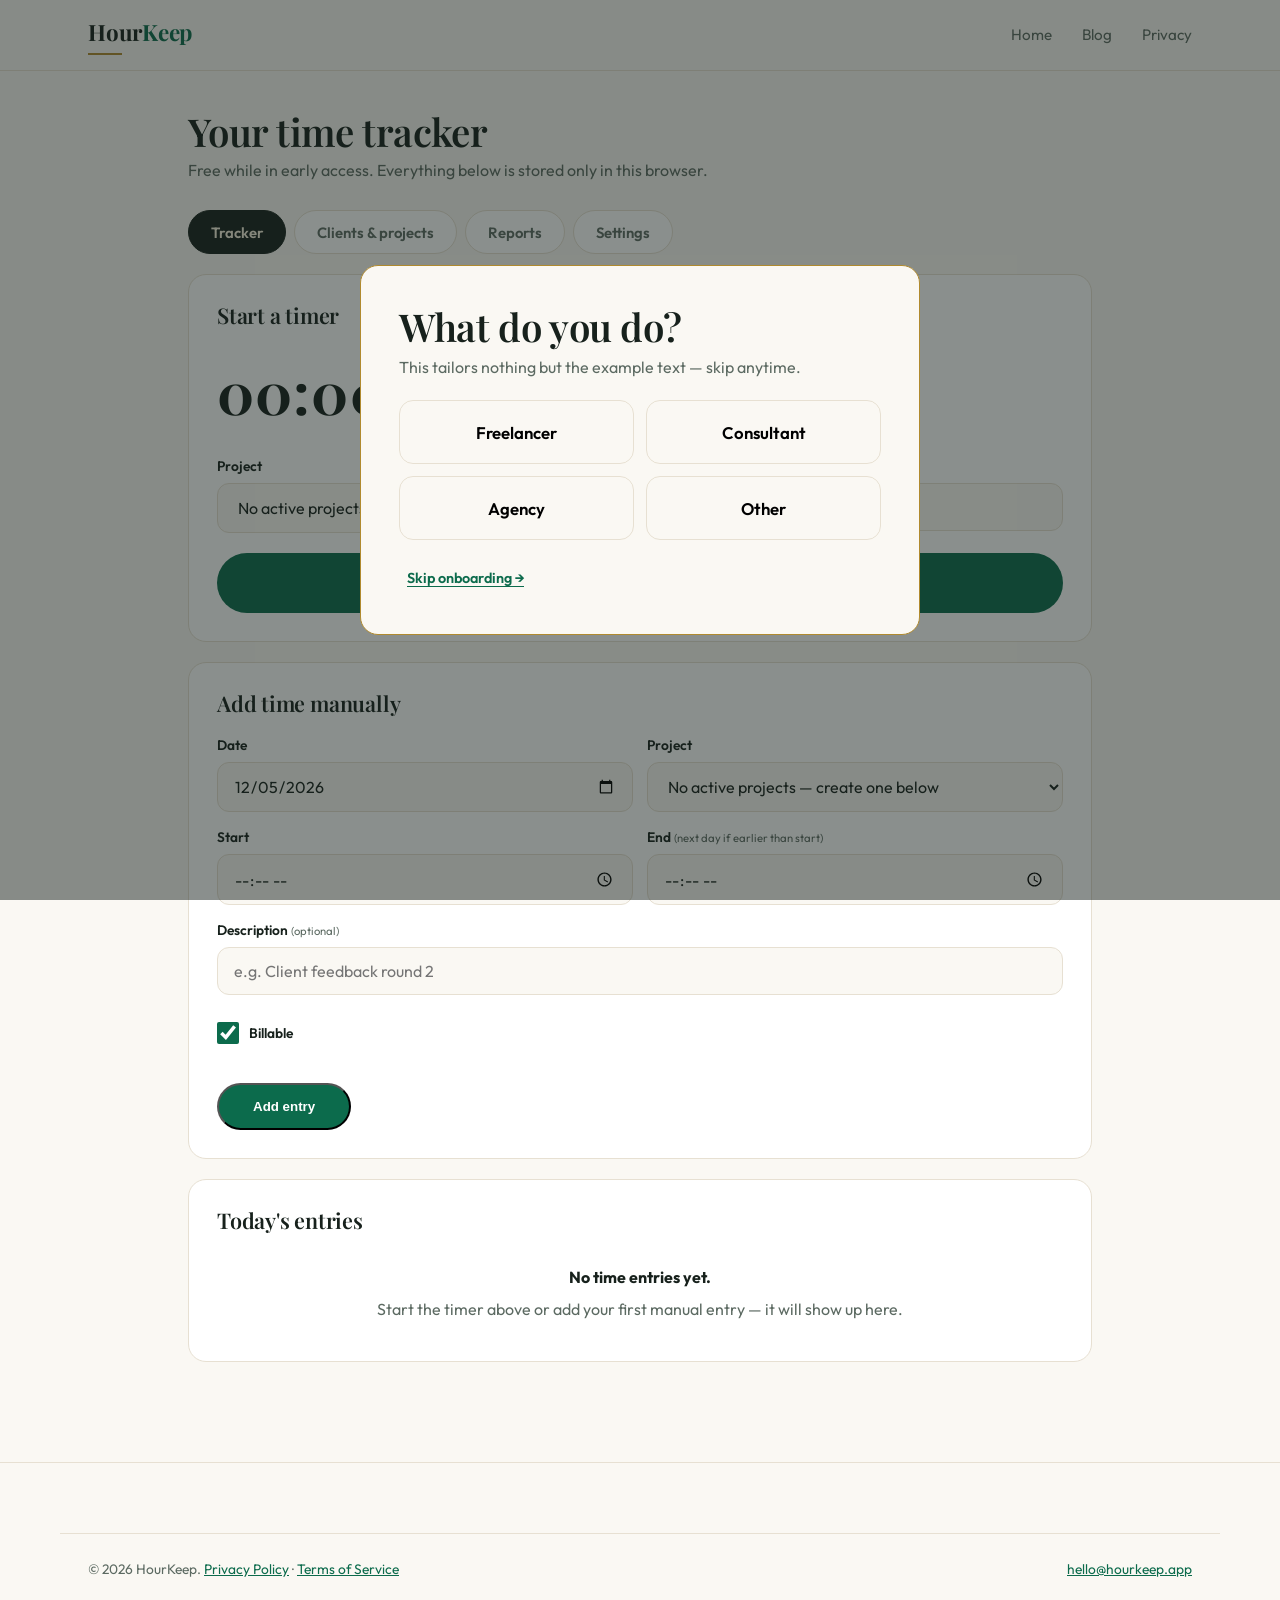
==== app.html @ dfdfcba0 "International rebuild — landing v2, local-first tracker app, trust pages, tests" ====
<!DOCTYPE html>
<html lang="en">
<head>
<meta charset="UTF-8">
<meta name="viewport" content="width=device-width, initial-scale=1.0">
<title>HourKeep Tracker — Simple Billable Time Tracking</title>
<meta name="description" content="Free billable time tracker for freelancers and small agencies. Timers, manual entries, reports and CSV export. Your data stays in your browser.">
<meta name="robots" content="noindex">
<link rel="icon" href="data:image/svg+xml,%3Csvg xmlns='http://www.w3.org/2000/svg' viewBox='0 0 64 64'%3E%3Crect width='64' height='64' rx='14' fill='%2317211C'/%3E%3Ctext x='32' y='44' font-family='Georgia,serif' font-size='36' fill='%23F3EAD3' text-anchor='middle'%3EH%3C/text%3E%3Crect x='14' y='50' width='36' height='3' fill='%23B08A2E'/%3E%3C/svg%3E">
<link rel="preconnect" href="https://fonts.googleapis.com">
<link rel="preconnect" href="https://fonts.gstatic.com" crossorigin>
<link href="https://fonts.googleapis.com/css2?family=Playfair+Display:ital,wght@0,500;0,600;0,700;1,500;1,600&family=Outfit:wght@400;500;600;700&display=swap" rel="stylesheet">
<link rel="stylesheet" href="styles.css">
</head>
<body>

<nav aria-label="Main navigation">
  <div class="wrap">
    <a class="logo" href="./">Hour<em>Keep</em></a>
    <div class="nav-links">
      <a href="./">Home</a>
      <a href="blog/">Blog</a>
      <a href="privacy.html">Privacy</a>
    </div>
  </div>
</nav>

<main class="wrap app-main">
  <div class="app-head">
    <div>
      <h1>Your time tracker</h1>
      <p class="muted">Free while in early access. Everything below is stored only in this browser.</p>
    </div>
  </div>
  <div id="app" aria-live="off"></div>
</main>

<div id="toasts" aria-live="polite"></div>
<div id="sr-live" class="visually-hidden" role="status" aria-live="polite"></div>

<footer>
  <div class="wrap footer-base">
    <span>© 2026 HourKeep. <a href="privacy.html">Privacy Policy</a> · <a href="terms.html">Terms of Service</a></span>
    <span><a href="mailto:hello@hourkeep.app">hello@hourkeep.app</a></span>
  </div>
</footer>

<script src="app.js" defer></script>

</body>
</html>
---- styles.css ----
:root{
    --paper:#FAF8F3; --card:#FFFFFF; --ink:#17211C; --muted:#5C6A62;
    --line:#E7E0D2; --gold:#B08A2E; --gold-soft:#F3EAD3;
    --accent:#0C6B4C; --accent-ink:#FFFFFF; --accent-deep:#094E38;
    --radius:18px; font-size:16px;
  }
  *{margin:0;padding:0;box-sizing:border-box}
  html{scroll-behavior:smooth}
  body{background:var(--paper);color:var(--ink);font-family:'Outfit',system-ui,-apple-system,'Segoe UI',sans-serif;line-height:1.6;-webkit-font-smoothing:antialiased}
  .wrap{max-width:1160px;margin:0 auto;padding:0 28px}
  a{color:inherit}
  .serif{font-family:'Playfair Display',Georgia,serif}
  ::selection{background:var(--gold-soft)}

  /* ---------- nav ---------- */
  nav{position:sticky;top:0;z-index:40;background:rgba(250,248,243,.88);backdrop-filter:blur(12px);-webkit-backdrop-filter:blur(12px);border-bottom:1px solid var(--line)}
  nav .wrap{display:flex;align-items:center;justify-content:space-between;height:70px}
  .logo{font-family:'Playfair Display',Georgia,serif;font-weight:700;font-size:1.4rem;letter-spacing:-.01em;text-decoration:none}
  .logo em{font-style:normal;color:var(--accent)}
  .logo::after{content:"";display:block;height:2px;width:34px;background:var(--gold);margin-top:2px}
  .nav-links{display:flex;gap:30px;align-items:center;font-size:.95rem;color:var(--muted)}
  .nav-links a{text-decoration:none}
  .nav-links a:hover{color:var(--ink)}
  .nav-cta{background:var(--accent);color:var(--accent-ink)!important;padding:10px 22px;border-radius:99px;font-weight:600;transition:transform .25s ease,background .25s ease}
  .nav-cta:hover{background:var(--accent-deep);transform:translateY(-1px)}
  .nav-cta:active{transform:translateY(0) scale(.98)}

  /* ---------- hero ---------- */
  header{padding:72px 0 64px;overflow:hidden}
  .hero{display:grid;grid-template-columns:1.05fr .95fr;gap:64px;align-items:center}
  .kicker{display:inline-flex;align-items:center;gap:10px;font-size:.76rem;letter-spacing:.16em;text-transform:uppercase;color:var(--accent);font-weight:600;border:1px solid var(--line);background:var(--card);border-radius:99px;padding:8px 18px 8px 14px}
  .kicker::before{content:"";width:22px;height:1px;background:var(--gold)}
  h1{font-family:'Playfair Display',Georgia,serif;font-size:clamp(2.4rem,4.6vw,3.7rem);line-height:1.08;letter-spacing:-.015em;margin:26px 0 20px;font-weight:600}
  h1 .it{font-style:italic;color:var(--accent)}
  h1 .gold-rule{display:block;width:72px;height:3px;background:var(--gold);margin-top:20px}
  .sub{color:var(--muted);font-size:1.1rem;max-width:34rem;margin-bottom:30px}
  .sub strong{color:var(--ink);font-weight:600}
  .signup{display:flex;gap:10px;max-width:480px}
  .signup input{flex:1;background:var(--card);border:1px solid var(--line);border-radius:99px;padding:15px 22px;color:var(--ink);font-size:1rem;min-width:0}
  .signup input:focus{outline:2px solid var(--accent);outline-offset:1px;border-color:var(--accent)}
  .signup input::placeholder{color:#9AA39C}
  .signup button{background:var(--accent);color:var(--accent-ink);border:none;border-radius:99px;padding:15px 30px;font-weight:600;font-size:1rem;cursor:pointer;white-space:nowrap;font-family:inherit;transition:transform .25s ease,background .25s ease}
  .signup button:hover{background:var(--accent-deep);transform:translateY(-1px)}
  .signup button:active{transform:scale(.98)}
  .hero-proof{display:flex;gap:22px;margin-top:26px;font-size:.85rem;color:var(--muted);flex-wrap:wrap}
  .hero-proof a{color:var(--accent);text-underline-offset:3px}
  .hero-proof b{color:var(--ink)}

  /* hero visual */
  .hero-art{position:relative}
  .hero-frame{position:relative;border-radius:var(--radius);overflow:hidden;aspect-ratio:4/4.6;background:var(--gold-soft)}
  .hero-frame::after{content:"";position:absolute;inset:0;border:1px solid rgba(176,138,46,.35);border-radius:var(--radius);pointer-events:none}
  .hero-frame img{width:100%;height:100%;object-fit:cover;display:block;animation:heroDrift 22s ease-in-out infinite alternate}
  @keyframes heroDrift{from{transform:scale(1)}to{transform:scale(1.07)}}
  .hero-art::before{content:"";position:absolute;inset:18px -18px -18px 18px;border:1px solid var(--gold);border-radius:var(--radius);z-index:-1}
  .invoice-card{position:absolute;left:-38px;bottom:44px;background:var(--card);border:1px solid var(--line);border-radius:14px;padding:16px 20px;box-shadow:0 24px 60px -24px rgba(23,33,28,.28);min-width:230px;animation:floaty 7s ease-in-out infinite}
  .invoice-card small{display:block;font-size:.72rem;letter-spacing:.12em;text-transform:uppercase;color:var(--muted);margin-bottom:4px}
  .invoice-card .amt{font-family:'Playfair Display',Georgia,serif;font-size:1.7rem;font-weight:700}
  .invoice-card .stamp{display:inline-block;margin-top:8px;font-size:.7rem;font-weight:700;letter-spacing:.14em;text-transform:uppercase;color:var(--accent);border:1px solid var(--accent);border-radius:99px;padding:4px 12px}
  @keyframes floaty{0%,100%{transform:translateY(0)}50%{transform:translateY(-7px)}}
  .flat-seal{position:absolute;top:-28px;right:-14px;width:118px;height:118px;border-radius:50%;background:var(--ink);color:#F5EFDD;display:flex;flex-direction:column;align-items:center;justify-content:center;text-align:center;font-size:.68rem;letter-spacing:.14em;text-transform:uppercase;line-height:1.5;border:1px solid var(--gold);box-shadow:0 18px 44px -18px rgba(23,33,28,.5)}
  .flat-seal b{font-family:'Playfair Display',Georgia,serif;font-size:1.05rem;letter-spacing:0;text-transform:none}

  /* entrance + scroll reveal (transform/opacity only) */
  .rise{opacity:0;transform:translateY(22px)}
  .rise.in{opacity:1;transform:none;transition:opacity .7s ease,transform .7s cubic-bezier(.16,1,.3,1)}
  .rise.d1.in{transition-delay:.08s}.rise.d2.in{transition-delay:.16s}.rise.d3.in{transition-delay:.24s}

  /* ---------- shock ledger ---------- */
  .ledger{margin-top:64px;background:var(--ink);color:#F2ECDC;border-radius:var(--radius);padding:34px 38px;position:relative;overflow:hidden}
  .ledger::before{content:"";position:absolute;top:0;left:0;right:0;height:3px;background:linear-gradient(90deg,var(--gold),transparent 60%)}
  .ledger p.t{font-size:.76rem;letter-spacing:.16em;text-transform:uppercase;color:#B9B29E;margin-bottom:18px}
  .bills{display:grid;grid-template-columns:repeat(3,1fr);gap:16px}
  .bill{border:1px solid rgba(242,236,220,.16);border-radius:12px;padding:18px 20px}
  .bill small{display:block;font-size:.82rem;color:#B9B29E;margin-bottom:6px}
  .bill small a{color:#E9DFC4}
  .bill b{font-size:1.12rem;font-weight:600}
  .bill .was{opacity:.65} .bill .now{color:#F0A3A3;text-decoration:line-through}
  .ledger .src{margin-top:16px;font-size:.82rem;color:#B9B29E;max-width:60rem}

  /* ---------- sections ---------- */
  section{padding:96px 0}
  section.tint{background:var(--card);border-top:1px solid var(--line);border-bottom:1px solid var(--line)}
  .label{display:flex;align-items:center;gap:12px;font-size:.76rem;letter-spacing:.16em;text-transform:uppercase;color:var(--accent);font-weight:600;margin-bottom:16px}
  .label::before{content:"";width:28px;height:1px;background:var(--gold)}
  h2{font-family:'Playfair Display',Georgia,serif;font-size:clamp(1.7rem,3.2vw,2.4rem);letter-spacing:-.01em;line-height:1.18;margin-bottom:14px;font-weight:600;max-width:22ch}
  .lede{color:var(--muted);max-width:42rem;margin-bottom:48px;font-size:1.05rem}

  .promises{display:grid;grid-template-columns:repeat(3,1fr);gap:22px}
  .promise{background:var(--card);border:1px solid var(--line);border-radius:var(--radius);padding:34px 30px;transition:transform .3s ease,box-shadow .3s ease}
  .promise:hover{transform:translateY(-4px);box-shadow:0 26px 55px -30px rgba(23,33,28,.3)}
  .promise .num{font-family:'Playfair Display',Georgia,serif;font-style:italic;color:var(--gold);font-size:1.1rem}
  .promise h3{margin:14px 0 10px;font-size:1.18rem;font-weight:600}
  .promise p{color:var(--muted);font-size:.96rem}

  /* features: editorial split */
  .feat-split{display:grid;grid-template-columns:.9fr 1.1fr;gap:64px;align-items:start}
  .feat-figure{position:sticky;top:110px;border-radius:var(--radius);overflow:hidden;aspect-ratio:4/4.4;background:var(--gold-soft)}
  .feat-figure img{width:100%;height:100%;object-fit:cover;display:block}
  .feat-figure figcaption{position:absolute;left:0;right:0;bottom:0;padding:20px 24px;background:linear-gradient(transparent,rgba(23,33,28,.72));color:#F5EFDD;font-size:.85rem}
  .feat-list{list-style:none;display:grid;grid-template-columns:1fr 1fr;gap:2px;background:var(--line);border:1px solid var(--line);border-radius:var(--radius);overflow:hidden}
  .feat-list li{background:var(--paper);padding:28px 26px;transition:background .3s ease}
  .feat-list li:hover{background:var(--card)}
  .feat-list .n{font-family:'Playfair Display',Georgia,serif;font-style:italic;color:var(--gold)}
  .feat-list h3{font-size:1.02rem;margin:10px 0 6px;font-weight:600}
  .feat-list p{color:var(--muted);font-size:.9rem}

  /* pricing */
  .pricing-head{text-align:center}
  .pricing-head h2{margin-left:auto;margin-right:auto;text-align:center}
  .pricing-head .lede{margin-left:auto;margin-right:auto;text-align:center}
  .plans{display:grid;grid-template-columns:repeat(3,1fr);gap:22px;align-items:stretch}
  .plan{background:var(--card);border:1px solid var(--line);border-radius:var(--radius);padding:38px 34px;text-align:center;position:relative;display:flex;flex-direction:column;transition:transform .3s ease,box-shadow .3s ease}
  .plan:hover{transform:translateY(-4px);box-shadow:0 26px 55px -30px rgba(23,33,28,.28)}
  .plan.hot{border-color:var(--accent);box-shadow:0 0 0 1px var(--accent),0 30px 70px -34px rgba(12,107,76,.45)}
  .plan .tag{position:absolute;top:-13px;left:50%;transform:translateX(-50%);background:var(--ink);color:#F3EAD3;border:1px solid var(--gold);font-size:.7rem;font-weight:600;letter-spacing:.1em;text-transform:uppercase;padding:5px 16px;border-radius:99px;white-space:nowrap}
  .plan h3{font-size:1rem;color:var(--muted);font-weight:600}
  .plan .price{font-family:'Playfair Display',Georgia,serif;font-size:2.6rem;font-weight:700;margin:12px 0 4px}
  .plan .price small{font-family:'Outfit',sans-serif;font-size:.95rem;color:var(--muted);font-weight:400}
  .plan ul{list-style:none;margin:22px 0 28px;text-align:left;font-size:.93rem;color:var(--muted);flex:1}
  .plan li{padding:9px 0;border-bottom:1px dashed var(--line)}
  .plan li::before{content:"✓";color:var(--accent);font-weight:700;margin-right:10px}
  .btn{display:block;background:var(--accent);color:#fff;font-weight:600;border-radius:99px;padding:14px;text-decoration:none;transition:transform .25s ease,background .25s ease}
  .btn:hover{background:var(--accent-deep);transform:translateY(-1px)}
  .btn:active{transform:scale(.98)}
  .btn.ghost{background:transparent;color:var(--accent);border:1px solid var(--accent)}
  .btn.ghost:hover{background:var(--accent);color:#fff}
  .grand{margin-top:22px;text-align:center;color:var(--muted);font-size:.9rem}
  .grand span{color:var(--gold);font-weight:700}

  /* switch */
  .switch-grid{display:grid;grid-template-columns:1.1fr .9fr;gap:64px;align-items:center}
  .steps{counter-reset:s;list-style:none;display:grid;gap:16px;margin-top:34px}
  .step{background:var(--card);border:1px solid var(--line);border-radius:var(--radius);padding:26px 28px 26px 84px;position:relative;counter-increment:s}
  .step::before{content:counter(s,decimal-leading-zero);position:absolute;left:28px;top:26px;font-family:'Playfair Display',Georgia,serif;font-style:italic;font-size:1.3rem;color:var(--gold)}
  .step::after{content:"";position:absolute;left:28px;top:58px;bottom:22px;width:1px;background:var(--line)}
  .step:last-child::after{display:none}
  .step h3{font-size:1.08rem;margin-bottom:6px;font-weight:600}
  .step p{color:var(--muted);font-size:.94rem}
  .switch-figure{border-radius:var(--radius);overflow:hidden;aspect-ratio:4/4.7;background:var(--gold-soft)}
  .switch-figure img{width:100%;height:100%;object-fit:cover;display:block}

  /* waitlist band */
  .band{margin-top:72px;background:var(--ink);color:#F2ECDC;border-radius:var(--radius);padding:56px;display:grid;grid-template-columns:1fr 1fr;gap:40px;align-items:center;position:relative;overflow:hidden}
  .band::before{content:"";position:absolute;top:0;left:0;right:0;height:3px;background:linear-gradient(90deg,var(--gold),transparent 60%)}
  .band h2{color:#F5EFDD}
  .band p{color:#B9B29E;font-size:.95rem;max-width:26rem}
  .band form{display:flex;gap:10px}
  .band input{flex:1;background:rgba(242,236,220,.08);border:1px solid rgba(242,236,220,.25);border-radius:99px;padding:15px 22px;color:#F5EFDD;font-size:1rem;min-width:0;font-family:inherit}
  .band input::placeholder{color:#8E8875}
  .band input:focus{outline:2px solid var(--gold);outline-offset:1px}
  .band button{background:var(--gold);color:#1D1A10;border:none;border-radius:99px;padding:15px 30px;font-weight:700;cursor:pointer;white-space:nowrap;font-family:inherit;transition:transform .25s ease,filter .25s ease}
  .band button:hover{filter:brightness(1.08);transform:translateY(-1px)}
  .band .microcopy{margin-top:14px;font-size:.82rem;color:#8E8875}

  footer{border-top:1px solid var(--line);padding:38px 0;color:var(--muted);font-size:.86rem}
  footer .wrap{display:flex;justify-content:space-between;flex-wrap:wrap;gap:12px;align-items:center}
  footer a{color:var(--accent)}
  footer .rule{width:44px;height:2px;background:var(--gold);margin-bottom:12px}

  .visually-hidden{position:absolute;width:1px;height:1px;overflow:hidden;clip:rect(0 0 0 0);white-space:nowrap}

  /* ---------- landing: CTAs, FAQ, footer columns ---------- */
  .cta-row{display:flex;gap:12px;flex-wrap:wrap;max-width:480px}
  .btn.solid{background:var(--accent);color:#fff;text-align:center}
  .btn.solid:hover{background:var(--accent-deep);color:#fff}
  .btn-inline{display:inline-block;padding:14px 34px}
  .faq{max-width:760px;display:grid;gap:12px}
  .faq details{background:var(--card);border:1px solid var(--line);border-radius:14px;padding:20px 24px}
  .faq summary{cursor:pointer;font-weight:600;font-size:1.02rem;list-style:none;display:flex;justify-content:space-between;align-items:center;gap:16px}
  .faq summary::-webkit-details-marker{display:none}
  .faq summary::after{content:"+";color:var(--gold);font-size:1.4rem;font-weight:400;line-height:1}
  .faq details[open] summary::after{content:"–"}
  .faq summary:focus-visible{outline:2px solid var(--accent);outline-offset:4px;border-radius:6px}
  .faq details p{color:var(--muted);margin-top:12px;font-size:.95rem}
  footer .wrap.footer-grid{display:grid;grid-template-columns:1.4fr 1fr 1fr 1fr;gap:32px}
  .footer-grid nav{display:grid;gap:10px;align-content:start}
  .footer-grid nav a{text-decoration:none;font-size:.9rem;color:var(--muted)}
  .footer-grid nav a:hover{color:var(--ink)}
  .fhead{font-size:.74rem;letter-spacing:.14em;text-transform:uppercase;color:var(--ink);font-weight:600}
  footer .wrap.footer-base{margin-top:32px;padding-top:24px;border-top:1px solid var(--line)}
  @media(max-width:960px){footer .wrap.footer-grid{grid-template-columns:1fr 1fr}}
  @media(max-width:640px){footer .wrap.footer-grid{grid-template-columns:1fr}.cta-row .btn{flex:1;text-align:center}}

  /* ---------- app ---------- */
  .app-main{padding:40px 28px 80px;max-width:960px}
  .app-head h1{font-family:'Playfair Display',Georgia,serif;font-size:clamp(1.8rem,3.4vw,2.4rem);margin:0 0 6px}
  .muted{color:var(--muted)}
  .opt{color:var(--muted);font-weight:400;font-size:.82em}
  .tabs{display:flex;gap:8px;margin:26px 0 20px;flex-wrap:wrap}
  .tab{border:1px solid var(--line);background:var(--card);border-radius:99px;padding:10px 22px;font-family:inherit;font-size:.93rem;font-weight:600;color:var(--muted);cursor:pointer;min-height:44px}
  .tab.on{background:var(--ink);color:#F5EFDD;border-color:var(--ink)}
  .tab:focus-visible{outline:2px solid var(--accent);outline-offset:2px}
  .card{background:var(--card);border:1px solid var(--line);border-radius:var(--radius);padding:28px;margin-bottom:20px}
  .card h2{font-size:1.35rem;margin-bottom:6px}
  .card h3{font-size:1.1rem;margin-bottom:4px}
  .count{font-family:'Outfit',sans-serif;font-size:.85rem;color:var(--muted);font-weight:400}
  .timer-top{display:flex;align-items:center;justify-content:space-between;gap:12px}
  .timer-elapsed{font-family:'Playfair Display',Georgia,serif;font-size:clamp(2.6rem,7vw,3.6rem);font-weight:700;letter-spacing:.02em;margin:10px 0 4px;font-variant-numeric:tabular-nums}
  .pill{display:inline-block;font-size:.74rem;font-weight:700;letter-spacing:.1em;text-transform:uppercase;border-radius:99px;padding:5px 14px;border:1px solid var(--line);color:var(--muted);white-space:nowrap}
  .pill.live{color:var(--accent);border-color:var(--accent)}
  .pill.live .dot{display:inline-block;width:8px;height:8px;border-radius:50%;background:var(--accent);margin-right:7px;animation:blink 1.6s ease-in-out infinite}
  @keyframes blink{0%,100%{opacity:1}50%{opacity:.3}}
  .pill.bill{color:var(--accent);border-color:var(--accent)}
  .pill.nonbill{color:var(--muted)}
  .form-grid{display:grid;grid-template-columns:1fr 1fr;gap:14px;margin-top:18px}
  .form-grid .span2{grid-column:1/-1}
  .form-grid label{display:block;font-size:.86rem;font-weight:600;margin-bottom:6px}
  .form-grid input,.form-grid select{width:100%;background:var(--paper);border:1px solid var(--line);border-radius:12px;padding:13px 16px;font-size:1rem;font-family:inherit;color:var(--ink);min-height:48px}
  .form-grid input:focus,.form-grid select:focus{outline:2px solid var(--accent);outline-offset:1px;border-color:var(--accent)}
  .check{display:flex!important;align-items:center;gap:10px;min-height:48px;cursor:pointer}
  .check input{width:22px!important;min-height:22px!important;accent-color:var(--accent)}
  .row-btns{display:flex;gap:12px;margin-top:20px;flex-wrap:wrap;align-items:center}
  .btn-start,.btn-stop{width:100%;margin-top:20px;border:none;border-radius:99px;padding:18px;font-size:1.15rem;font-weight:700;cursor:pointer;font-family:inherit;min-height:60px;transition:transform .2s ease,filter .2s ease}
  .btn-start{background:var(--accent);color:#fff}
  .btn-start:hover{filter:brightness(1.08);transform:translateY(-1px)}
  .btn-stop{background:#8C2F2F;color:#fff}
  .btn-stop:hover{filter:brightness(1.1)}
  .btn-start:active,.btn-stop:active{transform:scale(.99)}
  .form-errors{background:#FBEDEC;border:1px solid #D98C8C;border-radius:12px;padding:16px 20px;margin-top:16px;font-size:.92rem}
  .form-errors ul{margin:8px 0 0 20px}
  .entries{list-style:none;display:grid;gap:10px;margin-top:16px}
  .entry{display:flex;justify-content:space-between;gap:14px;align-items:center;border:1px solid var(--line);border-radius:12px;padding:14px 18px;flex-wrap:wrap}
  .entry-main{display:grid;gap:2px;min-width:0}
  .entry-main .muted{font-size:.85rem}
  .entry-side{display:flex;gap:10px;align-items:center;flex-wrap:wrap}
  .linkbtn{background:none;border:none;color:var(--accent);font-family:inherit;font-size:.9rem;font-weight:600;cursor:pointer;padding:8px;min-height:36px;text-decoration:underline;text-underline-offset:3px}
  .linkbtn.danger{color:#8C2F2F}
  .linkbtn:focus-visible{outline:2px solid var(--accent);outline-offset:2px}
  .empty{padding:26px 6px 10px;text-align:center}
  .empty .muted{margin-top:6px}
  .lib-head{display:flex;justify-content:space-between;align-items:center;gap:12px;flex-wrap:wrap;margin-bottom:12px}
  .chips{display:flex;gap:8px;flex-wrap:wrap;margin:16px 0}
  .chip{border:1px solid var(--line);background:var(--paper);border-radius:99px;padding:9px 20px;font-family:inherit;font-size:.88rem;font-weight:600;color:var(--muted);cursor:pointer;min-height:40px}
  .chip.on{background:var(--ink);color:#F5EFDD;border-color:var(--ink)}
  .stat4{display:grid;grid-template-columns:repeat(4,1fr);gap:12px;margin:20px 0}
  .stat4 .stat{border:1px solid var(--line);border-radius:12px;padding:16px;text-align:center;background:var(--paper)}
  .stat4 .stat small{display:block;color:var(--muted);font-size:.76rem;letter-spacing:.08em;text-transform:uppercase}
  .stat4 .stat b{font-family:'Playfair Display',Georgia,serif;font-size:1.35rem}
  .table-wrap{overflow-x:auto;margin-top:12px}
  table{width:100%;border-collapse:collapse;font-size:.92rem;min-width:420px}
  th,td{text-align:left;padding:11px 12px;border-bottom:1px solid var(--line)}
  th{font-size:.76rem;letter-spacing:.1em;text-transform:uppercase;color:var(--muted)}
  td.num,th.num{text-align:right;font-variant-numeric:tabular-nums}
  .danger-btn{color:#8C2F2F!important;border-color:#8C2F2F!important}
  .danger-btn:hover{background:#8C2F2F!important;color:#fff!important}
  .role-grid{display:grid;grid-template-columns:1fr 1fr;gap:12px;margin:20px 0}
  .role{border:1px solid var(--line);background:var(--paper);border-radius:14px;padding:20px;font-family:inherit;font-size:1.05rem;font-weight:600;cursor:pointer;min-height:64px;transition:border-color .2s ease,transform .2s ease}
  .role:hover{border-color:var(--accent);transform:translateY(-2px)}
  .ob-overlay{position:fixed;inset:0;background:rgba(23,33,28,.5);z-index:60;display:flex;align-items:center;justify-content:center;padding:20px}
  .ob-card{background:var(--paper);border:1px solid var(--gold);border-radius:var(--radius);padding:38px;max-width:560px;width:100%;max-height:90vh;overflow:auto}
  .ob-card h2{margin-bottom:6px}
  #toasts{position:fixed;bottom:24px;left:50%;transform:translateX(-50%);z-index:70;display:grid;gap:10px;width:min(480px,calc(100vw - 40px))}
  .toast{background:var(--ink);color:#F5EFDD;border:1px solid var(--gold);border-radius:12px;padding:14px 20px;font-size:.92rem;transition:opacity .3s ease,transform .3s ease}
  .toast.error{background:#5C1F1F;border-color:#D98C8C}
  .toast.out{opacity:0;transform:translateY(8px)}
  /* ---------- legal pages ---------- */
  .legal{max-width:720px}
  .legal h2{font-size:1.4rem;margin:38px 0 10px;max-width:none}
  .legal p,.legal li{color:#2E3A34;margin-bottom:14px}
  .legal ul{margin-left:22px}
  .legal .updated{display:inline-block;font-size:.76rem;letter-spacing:.1em;text-transform:uppercase;color:var(--gold);font-weight:600;border:1px solid var(--line);border-radius:99px;padding:6px 16px;margin:16px 0 4px;background:var(--card)}
  @media(max-width:720px){
    .form-grid{grid-template-columns:1fr}
    .stat4{grid-template-columns:1fr 1fr}
    .entry{flex-direction:column;align-items:flex-start}
    .role-grid{grid-template-columns:1fr}
    .card{padding:22px 18px}
  }

  /* ---------- blog ---------- */
  .blog-hero{padding:72px 0 8px}
  .blog-grid{display:grid;grid-template-columns:repeat(3,1fr);gap:22px;margin-top:44px}
  .post-card{background:var(--card);border:1px solid var(--line);border-radius:var(--radius);overflow:hidden;text-decoration:none;display:flex;flex-direction:column;transition:transform .3s ease,box-shadow .3s ease}
  .post-card:hover{transform:translateY(-4px);box-shadow:0 26px 55px -30px rgba(23,33,28,.3)}
  .post-card .thumb{aspect-ratio:16/9;overflow:hidden;background:var(--gold-soft)}
  .post-card .thumb img{width:100%;height:100%;object-fit:cover;display:block;transition:transform .6s ease}
  .post-card:hover .thumb img{transform:scale(1.04)}
  .post-card .pbody{padding:26px 26px 28px;display:flex;flex-direction:column;flex:1}
  .post-card .date{font-size:.72rem;letter-spacing:.14em;text-transform:uppercase;color:var(--gold);font-weight:600}
  .post-card h3{font-family:'Playfair Display',Georgia,serif;font-size:1.32rem;line-height:1.3;margin:10px 0 8px;font-weight:600}
  .post-card p{color:var(--muted);font-size:.93rem;flex:1}
  .post-card .more{color:var(--accent);font-weight:600;font-size:.9rem;margin-top:16px}

  /* article */
  .article{max-width:700px;margin:0 auto}
  .post-meta{display:flex;gap:14px;align-items:center;color:var(--muted);font-size:.86rem;margin-top:18px;flex-wrap:wrap}
  .post-meta .date{font-size:.72rem;letter-spacing:.14em;text-transform:uppercase;color:var(--gold);font-weight:600}
  .post-hero{border-radius:var(--radius);overflow:hidden;aspect-ratio:21/10;background:var(--gold-soft);margin:36px 0 8px}
  .post-hero img{width:100%;height:100%;object-fit:cover;display:block}
  .post-hero-cap{font-size:.82rem;color:var(--muted);margin-bottom:10px}
  .article h2{font-size:1.65rem;margin:46px 0 12px;max-width:none}
  .article p{margin-bottom:18px;color:#2E3A34}
  .article ul,.article ol{margin:0 0 20px 22px;color:#2E3A34}
  .article li{margin-bottom:9px}
  .article li::marker{color:var(--gold)}
  .article blockquote{border-left:3px solid var(--gold);padding:8px 0 8px 22px;font-family:'Playfair Display',Georgia,serif;font-style:italic;font-size:1.25rem;line-height:1.5;margin:32px 0;color:var(--ink)}
  .article a{color:var(--accent);text-underline-offset:3px}
  .article .stat-grid{display:grid;grid-template-columns:repeat(3,1fr);gap:14px;margin:28px 0}
  .article .stat{border:1px solid var(--line);background:var(--card);border-radius:12px;padding:18px;text-align:center}
  .article .stat b{display:block;font-family:'Playfair Display',Georgia,serif;font-size:1.25rem}
  .article .stat small{color:var(--muted);font-size:.8rem}
  .back-link{display:inline-flex;align-items:center;gap:8px;font-size:.9rem;color:var(--accent);font-weight:600;text-decoration:none;margin-bottom:6px}
  .back-link:hover{text-decoration:underline;text-underline-offset:4px}
  .related{margin-top:64px;border-top:1px solid var(--line);padding-top:36px}
  .related h2{font-size:1.4rem}
  .related-grid{display:grid;grid-template-columns:1fr 1fr;gap:16px;margin-top:20px}
  .related a{border:1px solid var(--line);background:var(--card);border-radius:12px;padding:20px 22px;text-decoration:none;display:block;transition:transform .25s ease,box-shadow .25s ease}
  .related a:hover{transform:translateY(-3px);box-shadow:0 20px 44px -26px rgba(23,33,28,.3)}
  .related small{font-size:.72rem;letter-spacing:.14em;text-transform:uppercase;color:var(--gold);font-weight:600}
  .related b{display:block;font-family:'Playfair Display',Georgia,serif;font-size:1.1rem;margin-top:6px;font-weight:600}

  @media(max-width:960px){
    .hero{grid-template-columns:1fr;gap:48px}
    .hero-art{max-width:520px}
    .invoice-card{left:12px}
    .bills{grid-template-columns:1fr}
    .promises{grid-template-columns:1fr}
    .feat-split{grid-template-columns:1fr}
    .feat-figure{position:static;aspect-ratio:16/10}
    .plans{grid-template-columns:1fr;max-width:520px;margin:0 auto}
    .switch-grid{grid-template-columns:1fr}
    .switch-figure{aspect-ratio:16/10}
    .band{grid-template-columns:1fr;padding:40px 30px}
    .blog-grid{grid-template-columns:1fr;max-width:560px}
    .related-grid{grid-template-columns:1fr}
    .article .stat-grid{grid-template-columns:1fr}
  }
  @media(max-width:640px){
    .nav-links a:not(.nav-cta){display:none}
    .signup,.band form{flex-direction:column}
    .signup button,.band button{width:100%}
    .feat-list{grid-template-columns:1fr}
    section{padding:72px 0}
    header{padding:52px 0}
  }
  @media (prefers-reduced-motion:reduce){
    html{scroll-behavior:auto}
    *,*::before,*::after{animation:none!important;transition:none!important}
    .rise{opacity:1;transform:none}
  }
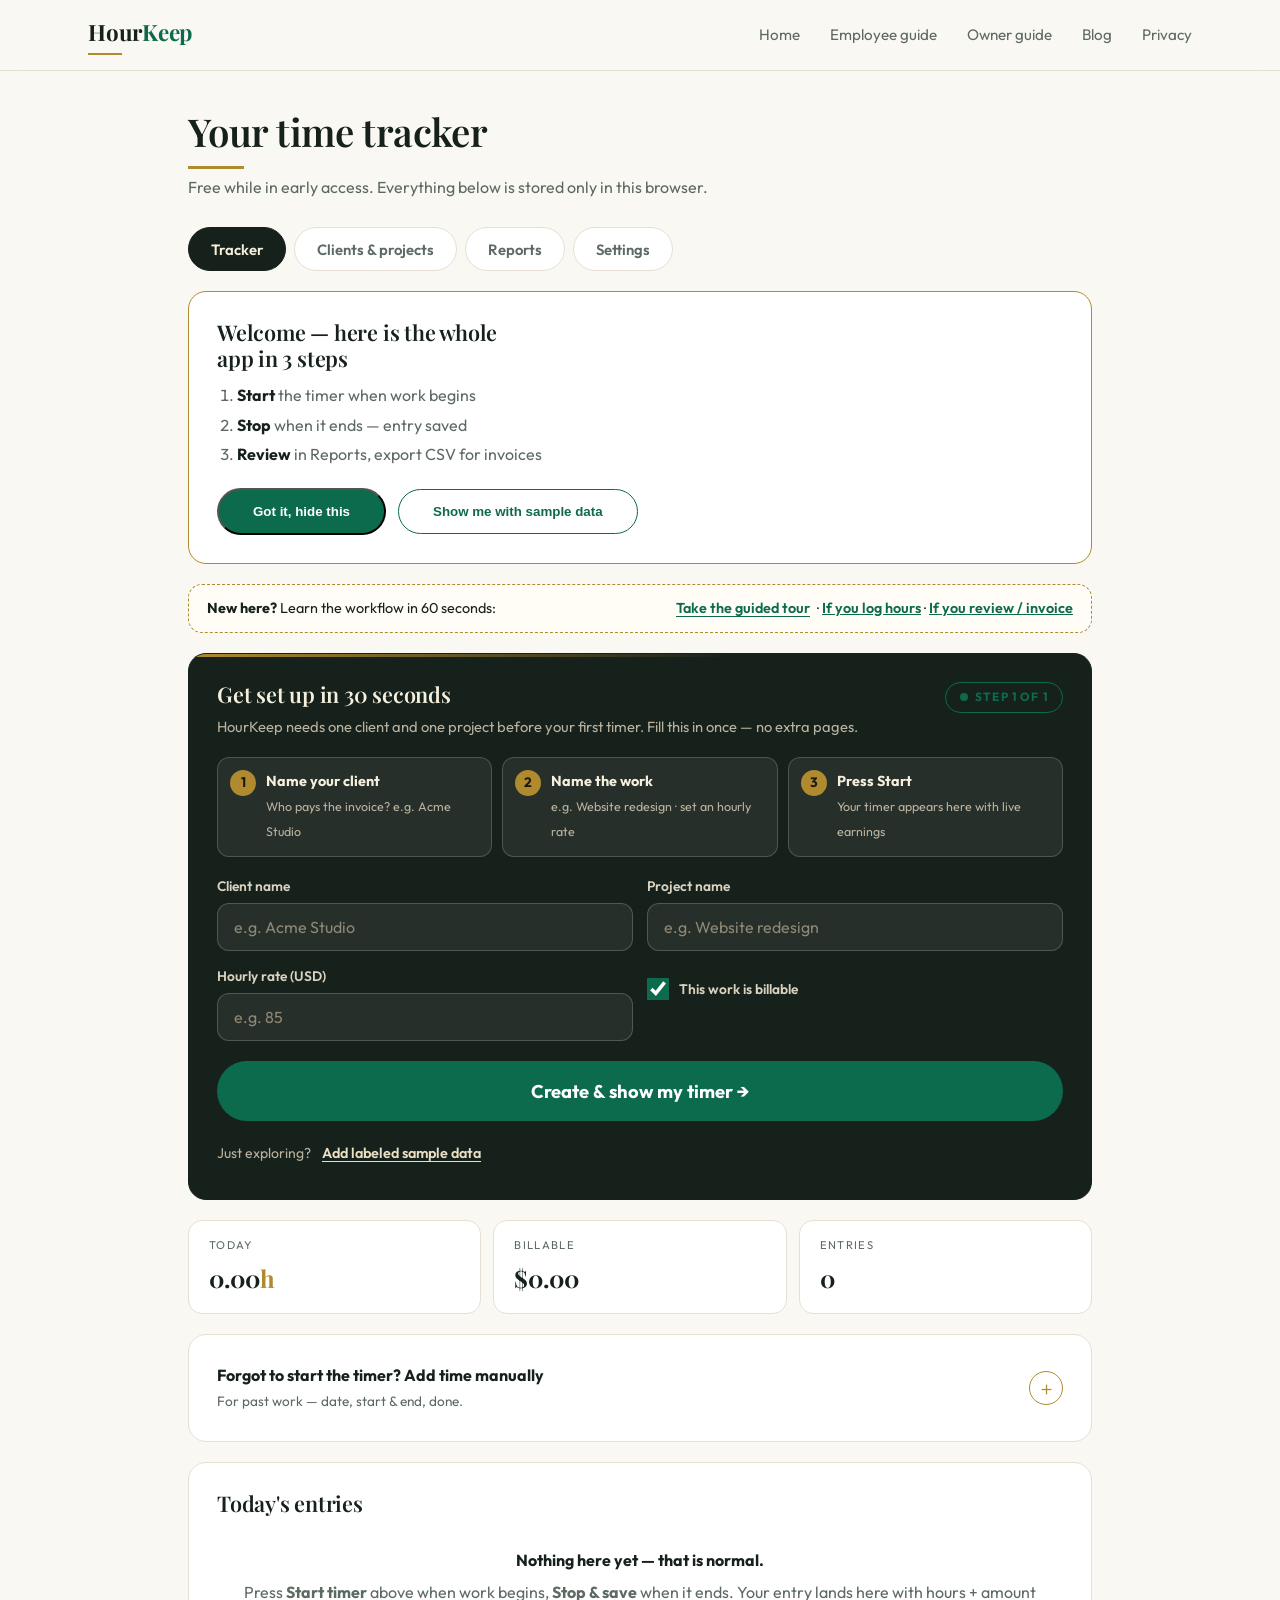
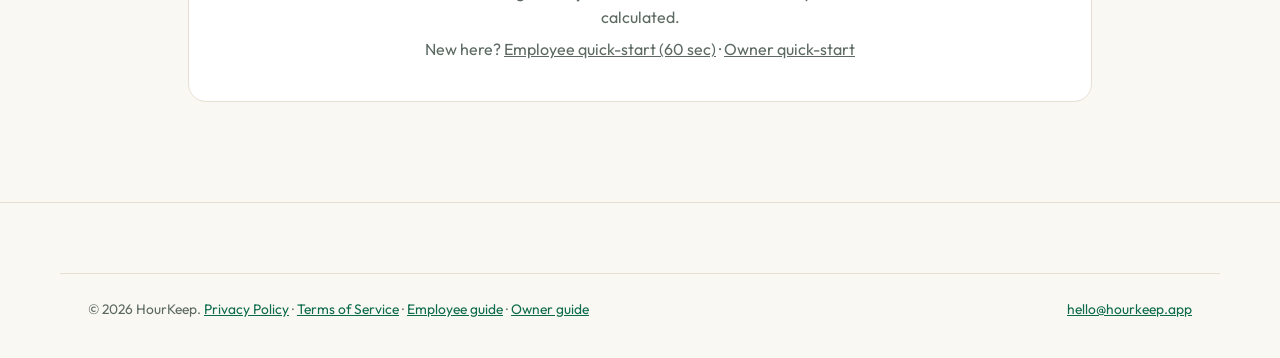
==== commit 8c400b28: "Tracker UX rebuild — setup wizard, friendly timer states, modals, tour + employee/owner guides" ====
--- a/app.html
+++ b/app.html
@@ -19,6 +19,8 @@
     <a class="logo" href="./">Hour<em>Keep</em></a>
     <div class="nav-links">
       <a href="./">Home</a>
+      <a href="guide-employee.html">Employee guide</a>
+      <a href="guide-employer.html">Owner guide</a>
       <a href="blog/">Blog</a>
       <a href="privacy.html">Privacy</a>
     </div>
@@ -40,7 +42,7 @@
 
 <footer>
   <div class="wrap footer-base">
-    <span>© 2026 HourKeep. <a href="privacy.html">Privacy Policy</a> · <a href="terms.html">Terms of Service</a></span>
+    <span>© 2026 HourKeep. <a href="privacy.html">Privacy Policy</a> · <a href="terms.html">Terms of Service</a> · <a href="guide-employee.html">Employee guide</a> · <a href="guide-employer.html">Owner guide</a></span>
     <span><a href="mailto:hello@hourkeep.app">hello@hourkeep.app</a></span>
   </div>
 </footer>
--- a/styles.css
+++ b/styles.css
@@ -250,10 +250,82 @@
   .ob-overlay{position:fixed;inset:0;background:rgba(23,33,28,.5);z-index:60;display:flex;align-items:center;justify-content:center;padding:20px}
   .ob-card{background:var(--paper);border:1px solid var(--gold);border-radius:var(--radius);padding:38px;max-width:560px;width:100%;max-height:90vh;overflow:auto}
   .ob-card h2{margin-bottom:6px}
+
+  /* ---------- tracker polish ---------- */
+  .app-kicker{display:inline-flex;align-items:center;gap:10px;font-size:.72rem;letter-spacing:.16em;text-transform:uppercase;color:var(--accent);font-weight:600;margin-bottom:12px}
+  .app-kicker::before{content:"";width:22px;height:1px;background:var(--gold)}
+  .app-head h1::after{content:"";display:block;width:56px;height:3px;background:var(--gold);margin-top:14px}
+  .timer-dark{background:var(--ink);color:#F2ECDC;border:1px solid var(--ink);position:relative;overflow:hidden}
+  .timer-dark::before{content:"";position:absolute;top:0;left:0;right:0;height:3px;background:linear-gradient(90deg,var(--gold),transparent 60%)}
+  .timer-dark h2{color:#F5EFDD}
+  .timer-dark .muted,.timer-dark .opt{color:#B9B29E}
+  .timer-dark .timer-elapsed{color:#F5EFDD}
+  .timer-sub{color:#B9B29E;font-size:.92rem;margin-top:2px}
+  .timer-sub strong{color:#F5EFDD;font-weight:600}
+  .timer-amount{display:inline-block;margin-top:12px;font-size:.85rem;font-weight:600;color:#0C6B4C;background:#D9EFE4;border-radius:99px;padding:6px 16px}
+  .timer-amount.nonbill{background:rgba(242,236,220,.12);color:#B9B29E}
+  .timer-dark .form-grid input,.timer-dark .form-grid select{background:rgba(242,236,220,.07);border-color:rgba(242,236,220,.22);color:#F5EFDD}
+  .timer-dark .form-grid input::placeholder{color:#8E8875}
+  .timer-dark .form-grid input:focus,.timer-dark .form-grid select:focus{outline-color:var(--gold);border-color:var(--gold)}
+  .timer-dark .form-grid select option{color:#17211C}
+  .timer-dark .form-grid label{color:#D8D2BF}
+  .today-strip{display:grid;grid-template-columns:repeat(3,1fr);gap:12px;margin-bottom:20px}
+  .today-cell{background:var(--card);border:1px solid var(--line);border-radius:14px;padding:16px 20px}
+  .today-cell small{display:block;font-size:.7rem;letter-spacing:.12em;text-transform:uppercase;color:var(--muted);margin-bottom:4px}
+  .today-cell b{font-family:'Playfair Display',Georgia,serif;font-size:1.5rem;font-weight:700}
+  .today-cell b em{font-style:normal;color:var(--gold)}
+  .entry .hchip{display:inline-block;font-variant-numeric:tabular-nums;font-weight:600;font-size:.85rem;background:var(--gold-soft);border-radius:99px;padding:3px 12px;margin-left:8px;white-space:nowrap}
+  @media(max-width:640px){.today-strip{grid-template-columns:1fr 1fr}.today-cell:last-child{grid-column:1/-1}}
   #toasts{position:fixed;bottom:24px;left:50%;transform:translateX(-50%);z-index:70;display:grid;gap:10px;width:min(480px,calc(100vw - 40px))}
   .toast{background:var(--ink);color:#F5EFDD;border:1px solid var(--gold);border-radius:12px;padding:14px 20px;font-size:.92rem;transition:opacity .3s ease,transform .3s ease}
   .toast.error{background:#5C1F1F;border-color:#D98C8C}
   .toast.out{opacity:0;transform:translateY(8px)}
+  /* ---------- tracker v2: wizard, help, tour, modal ---------- */
+  .tab-count{display:inline-block;font-size:.72rem;background:rgba(23,33,28,.1);border-radius:99px;padding:1px 9px;margin-left:6px;font-weight:600}
+  .tab.on .tab-count{background:rgba(245,239,221,.22)}
+  .welcome{border-color:var(--gold);background:linear-gradient(var(--card),var(--card)) padding-box}
+  .welcome-steps{margin:12px 0 4px 20px;color:var(--muted)}
+  .welcome-steps li{margin-bottom:4px}
+  .welcome-steps b{color:var(--ink)}
+  .help-strip{display:flex;justify-content:space-between;align-items:center;gap:12px;flex-wrap:wrap;border:1px dashed var(--gold);background:#FFFDF6;border-radius:14px;padding:12px 18px;margin-bottom:20px;font-size:.9rem}
+  .help-strip .linkbtn{padding:2px 4px;min-height:0}
+  .help-strip a{color:var(--accent);font-weight:600}
+  .wizard-steps{display:grid;grid-template-columns:repeat(3,1fr);gap:10px;margin:18px 0 4px}
+  .wstep{display:flex;gap:10px;align-items:flex-start;background:rgba(242,236,220,.07);border:1px solid rgba(242,236,220,.2);border-radius:12px;padding:12px}
+  .wstep b{display:block;font-size:.9rem;color:#F5EFDD}
+  .wstep small{color:#B9B29E;font-size:.78rem}
+  .wnum{flex:none;width:26px;height:26px;border-radius:50%;background:var(--gold);color:#1D1A10;font-weight:700;font-size:.85rem;display:flex;align-items:center;justify-content:center}
+  .wizard-alt{margin-top:14px;color:#B9B29E;font-size:.88rem}
+  .linkbtn.light{color:#E9DFC4}
+  .timer-elapsed.idle{opacity:.45}
+  .recents{display:flex;gap:8px;align-items:center;flex-wrap:wrap;margin-top:14px;font-size:.85rem;color:#B9B29E}
+  .recent{border:1px solid rgba(242,236,220,.3);background:transparent;color:#F5EFDD;border-radius:99px;padding:7px 16px;font-family:inherit;font-size:.82rem;font-weight:600;cursor:pointer;min-height:36px}
+  .recent:hover{border-color:var(--gold);color:#F3EAD3}
+  .timer-actions{display:grid;grid-template-columns:1fr auto;gap:12px}
+  .timer-actions .btn-stop{margin-top:20px}
+  .timer-actions .ghost{margin-top:20px}
+  .light-ghost{border:1px solid rgba(242,236,220,.35)!important;color:#F5EFDD!important;background:transparent;border-radius:99px;padding:14px 26px;font-weight:600;cursor:pointer;font-family:inherit;min-height:60px}
+  .light-ghost:hover{background:rgba(242,236,220,.1)}
+  .timer-hint{margin-top:12px;font-size:.82rem;color:#8E8875}
+  .timer-hint kbd{background:rgba(242,236,220,.12);border:1px solid rgba(242,236,220,.25);border-radius:6px;padding:1px 8px;font-family:inherit;font-size:.78rem}
+  #btn-timer-new-project{margin-top:8px;padding:4px 0;min-height:0;font-size:.85rem}
+  details.manual summary{list-style:none;cursor:pointer}
+  details.manual summary::-webkit-details-marker{display:none}
+  .manual-sum{display:flex;justify-content:space-between;align-items:center;gap:14px}
+  .manual-sum small{display:block;color:var(--muted);font-weight:400;font-size:.85rem;margin-top:2px}
+  .sum-chev{flex:none;width:34px;height:34px;border-radius:50%;border:1px solid var(--gold);color:var(--gold);display:flex;align-items:center;justify-content:center;font-size:1.2rem}
+  details[open].manual .sum-chev{transform:rotate(45deg)}
+  .dur-preview{display:flex;flex-direction:column;justify-content:flex-end}
+  .dur-preview small{font-size:.72rem;letter-spacing:.1em;text-transform:uppercase;color:var(--muted);font-weight:600}
+  .dur-preview b{font-family:'Playfair Display',Georgia,serif;font-size:1.4rem}
+  .list-head{display:flex;justify-content:space-between;align-items:center;gap:12px;flex-wrap:wrap}
+  #entry-search{background:var(--paper);border:1px solid var(--line);border-radius:99px;padding:10px 18px;font-family:inherit;font-size:.88rem;min-height:42px;min-width:200px;color:var(--ink)}
+  #entry-search:focus{outline:2px solid var(--accent);border-color:var(--accent)}
+  .tour-count{font-size:.72rem;letter-spacing:.14em;text-transform:uppercase;color:var(--gold);font-weight:600;margin-bottom:8px}
+  .ob-card.tour{border-color:var(--accent)}
+  .danger-solid{background:#8C2F2F!important}
+  .danger-solid:hover{filter:brightness(1.1)!important}
+  @media(max-width:640px){.wizard-steps{grid-template-columns:1fr}.timer-actions{grid-template-columns:1fr}.help-strip{flex-direction:column;align-items:flex-start}}
   /* ---------- legal pages ---------- */
   .legal{max-width:720px}
   .legal h2{font-size:1.4rem;margin:38px 0 10px;max-width:none}
